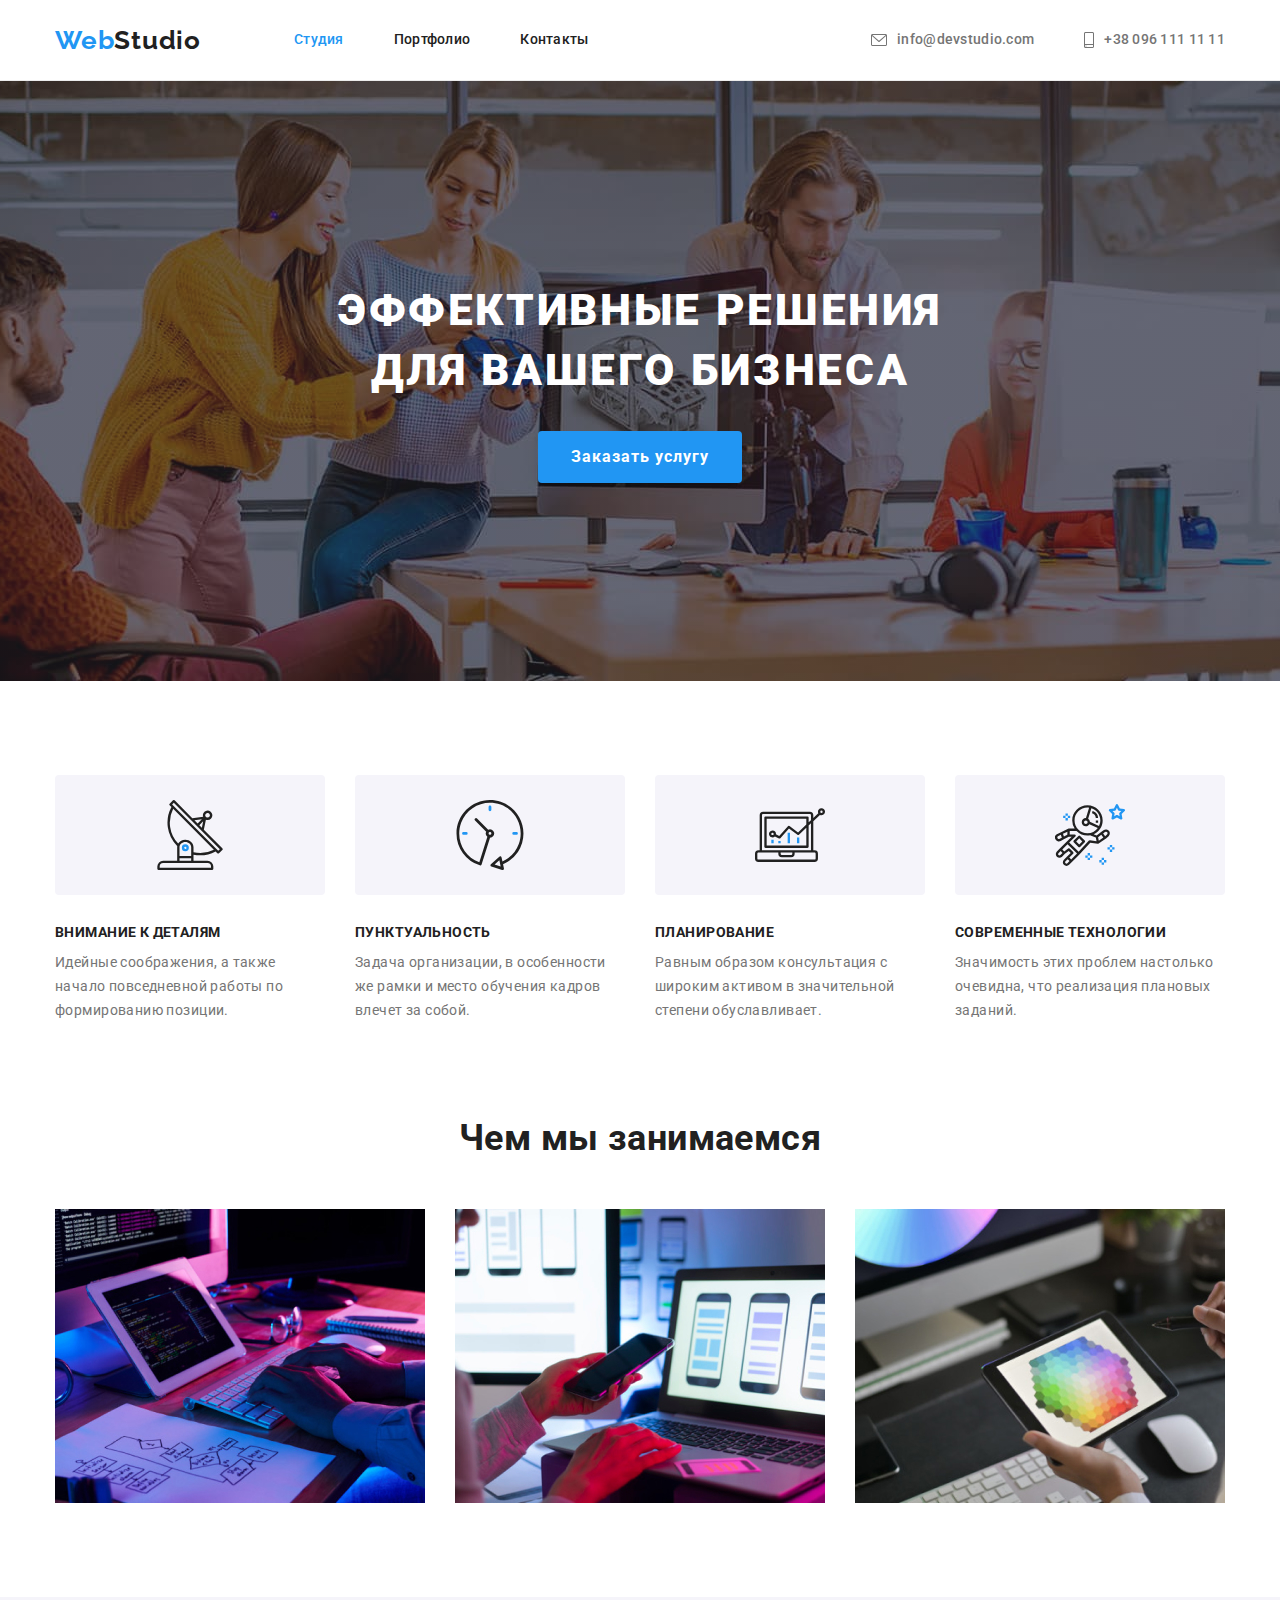
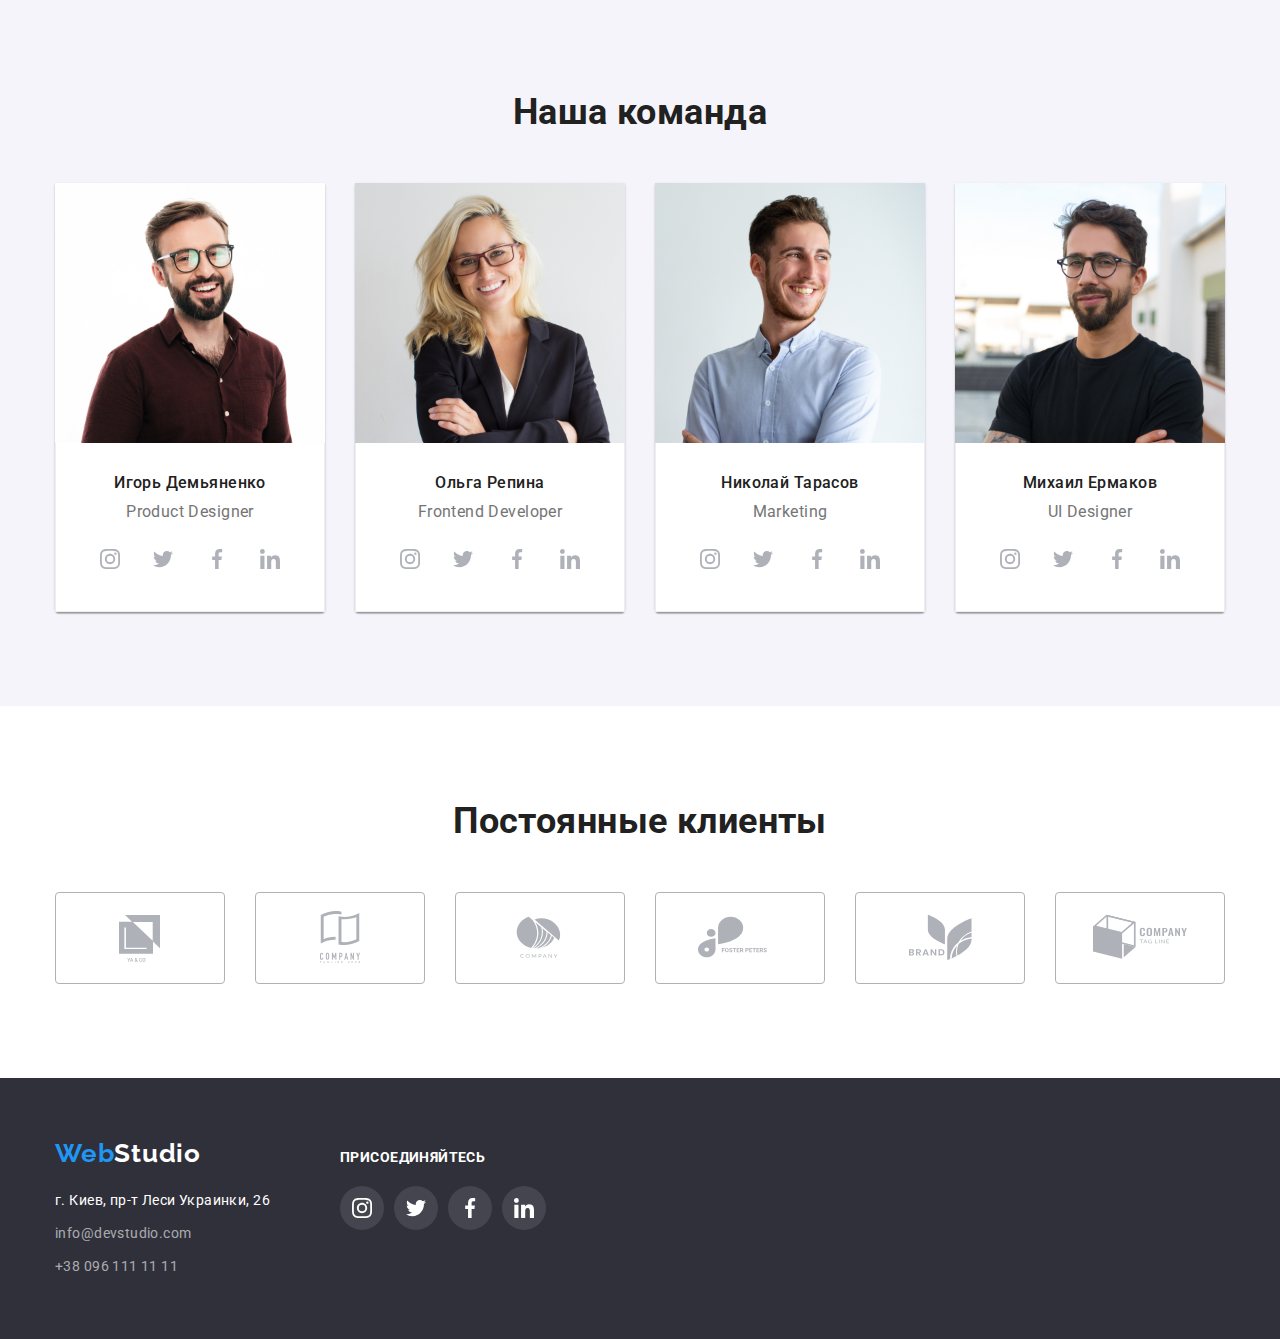
==== index.html @ 3686d3af "copy hm4" ====
<!DOCTYPE html>
<html lang="ru">

<head>
    <meta charset="UTF-8">
    <meta http-equiv="X-UA-Compatible" content="IE=edge">
    <meta name="viewport" content="width=device-width, initial-scale=1.0">
    <title>Студия</title>
    <link rel="preconnect" href="https://fonts.googleapis.com">
    <link rel="preconnect" href="https://fonts.gstatic.com" crossorigin>
    <link href="https://fonts.googleapis.com/css2?family=Raleway:wght@700&family=Roboto:wght@400;500;700;900&display=swap"
        rel="stylesheet">
    <link rel="stylesheet" href="https://cdnjs.cloudflare.com/ajax/libs/modern-normalize/1.1.0/modern-normalize.min.css">
    <link href="./css/styles.css" rel="stylesheet">    
</head>

<body>
    <header class="header-border">
        <div class="container flex">
            <nav class="site-nav flex">
            <a lang="en" class="logo" href="">Web<span class="logo-black">Studio</span></a>
            <ul class="list-item flex">
                <li class="item">
                    <a class="link current-page" href="./index.html">Студия</a>
                </li>
                <li class="item">
                    <a class="link" href="./portfolio.html">Портфолио</a>
                </li>
                <li class="item">
                    <a class="link" href="">Контакты</a>
                </li>
            </ul>
        </nav>
    
        <ul class="contacts-head list-item flex">
            <li class="item"><a class="link" href="mailto:info@devstudio.com">
                <svg class="icon-mail" width="16" height="12"><use href="./images/icons.svg#envelope"></use>
                </svg>
                info@devstudio.com</a>
            </li>
            <li class="item"><a class="link" href="tel:+380961111111">
                <svg class="icon-phone" width="10" height="16"><use href="./images/icons.svg#smartphone"></use>
            </svg>+38 096 111 11 11</a>
        </li>
        </ul>
    </div>
    </header>

    <main>
        <!-- Герой -->
        <section class="hero">
            <h1 class="hero-title">Эффективные решения <br />для вашего бизнеса</h1>
            <button type="button" class="hero-button">Заказать услугу</button>
        </section>

        <!-- Особенности -->
        <section class="spec-section">
            <div class="container">
            <ul class="list-item">
                <li class="item">
                    <div class="features"><svg class="logo" width="70" height="70"><use href="./images/icons.svg#antenna"></use></svg></div>
                    <h3 class="spec-title">Внимание к деталям</h3>
                    <p class="spec-text">Идейные соображения, а также начало повседневной работы по формированию позиции.</p>
                </li>
                <li class="item">
                    <div class="features"><svg class="logo" width="70" height="70"><use href="./images/icons.svg#clock"></use></svg></div>
                    <h3 class="spec-title">Пунктуальность</h3>
                    <p class="spec-text">Задача организации, в особенности же рамки и место обучения кадров влечет за собой.</p>
                </li>
                <li class="item">
                    <div class="features"><svg class="logo" width="70" height="70"><use href="./images/icons.svg#diagram"></use></svg></div>
                    <h3 class="spec-title">Планирование</h3>
                    <p class="spec-text">Равным образом консультация с широким активом в значительной степени обуславливает.</p>
                </li>
                <li class="item">
                    <div class="features"><svg class="logo" width="70" height="70"><use href="./images/icons.svg#astronaut"></use></svg></div>
                    <h3 class="spec-title">Современные технологии</h3>
                    <p class="spec-text">Значимость этих проблем настолько очевидна, что реализация плановых заданий.</p>
                </li>
            </ul>
        </div>

        </section>
        <!-- Чем мы занимаемся -->
        <section class="work-section">
            <div class="container">
            <h2 class="work-title">Чем мы занимаемся</h2>
            <ul class="list-item">
                <li> <img class="imgblock" src="./images/photo1.jpg" width="370" alt="Человек работает за клавиутурой перед экраном планшета
" /> </li>
                <li> <img class="imgblock" src="./images/photo2.jpg" width="370" alt="Человек держит в руке телефон перед рабочим местом с планшетом и комп'ютером
" /> </li>
                <li> <img class="imgblock" src="./images/photo3.jpg" width="370" alt="Человек держит в руках планшет, на экране планшета выведена цветовая палитка
" /> </li>
            </ul>
        </div>
        </section>
        <!-- Наша команда -->
        <section class="team-section">            
            <div class="container">
                <h2 class="team-title">Наша команда</h2>
            <ul class="list-item">
                <li class="item"> <img class="imgblock" src="./images/team1.jpg" width="270" alt="фото Игорь Демьяненко" />
                    <div class="content"> 
                    <h3 class="team-name">Игорь Демьяненко</h3>
                    <p lang="en" class="team-position">Product Designer</p>
                    <ul class="social-list list-item">
                        <li class="social-item"><a class="social-links" href="">
                            <svg class="social-icon" width="20" height="20">
                                <use href="./images/icons.svg#instagram"></use>
                            </svg></a>
                        </li>
                        <li class="social-item"><a class="social-links" href="">
                            <svg class="social-icon" width="20" height="20">
                                <use href="./images/icons.svg#twitter"></use>
                            </svg></a>
                        </li>
                        <li class="social-item"><a class="social-links" href="">
                            <svg class="social-icon" width="20" height="20">
                                <use href="./images/icons.svg#facebook"></use>
                            </svg></a>
                        </li>
                        <li class="social-item"><a class="social-links" href="">
                            <svg class="social-icon" width="20" height="20">
                                <use href="./images/icons.svg#linkedin"></use>
                            </svg></a>
                        </li>
                    </ul>
                    </div>
                </li>

                <li class="item"> <img class="imgblock" src="./images/team2.jpg" width="270" alt="фото Ольга Репина" />
                    <div class="content">
                    <h3 class="team-name">Ольга Репина</h3>
                    <p lang="en" class="team-position">Frontend Developer</p>
                    <ul class="social-list list-item">
                        <li class="social-item"><a class="social-links" href="">
                            <svg class="social-icon" width="20" height="20">
                                <use href="./images/icons.svg#instagram"></use>
                            </svg></a>
                        </li>
                        <li class="social-item"><a class="social-links" href="">
                            <svg class="social-icon" width="20" height="20">
                                <use href="./images/icons.svg#twitter"></use>
                            </svg></a>
                        </li>
                        <li class="social-item"><a class="social-links" href="">
                            <svg class="social-icon" width="20" height="20">
                                <use href="./images/icons.svg#facebook"></use>
                            </svg></a>
                        </li>
                        <li class="social-item"><a class="social-links" href="">
                            <svg class="social-icon" width="20" height="20">
                                <use href="./images/icons.svg#linkedin"></use>
                            </svg></a>
                        </li>
                    </ul>
                    </div>
                </li>

                <li class="item"> <img class="imgblock" src="./images/team3.jpg" width="270" alt="фото Николай Тарасов" />
                    <div class="content">
                    <h3 class="team-name">Николай Тарасов</h3>
                    <p lang="en" class="team-position">Marketing</p>
                        <ul class="social-list list-item">
                            <li class="social-item"><a class="social-links" href="">
                                <svg class="social-icon" width="20" height="20">
                                    <use href="./images/icons.svg#instagram"></use>
                                </svg></a>
                            </li>
                            <li class="social-item"><a class="social-links" href="">
                                <svg class="social-icon" width="20" height="20">
                                    <use href="./images/icons.svg#twitter"></use>
                                </svg></a>
                            </li>
                            <li class="social-item"><a class="social-links" href="">
                                <svg class="social-icon" width="20" height="20">
                                    <use href="./images/icons.svg#facebook"></use>
                                </svg></a>
                            </li>
                            <li class="social-item"><a class="social-links" href="">
                                <svg class="social-icon" width="20" height="20">
                                    <use href="./images/icons.svg#linkedin"></use>
                                </svg></a>
                            </li>
                        </ul>
                    </div>
                </li>

                <li class="item"> <img class="imgblock" src="./images/team4.jpg" width="270" alt="фото Михаил Ермаков" />
                    <div class="content">
                    <h3 class="team-name">Михаил Ермаков</h3>
                    <p lang="en" class="team-position">UI Designer</p>
                    <ul class="social-list list-item">
                        <li class="social-item"><a class="social-links" href="">
                            <svg class="social-icon" width="20" height="20">
                                <use href="./images/icons.svg#instagram"></use>
                            </svg></a>
                        </li>
                        <li class="social-item"><a class="social-links" href="">
                            <svg class="social-icon" width="20" height="20">
                                <use href="./images/icons.svg#twitter"></use>
                            </svg></a>
                        </li>
                        <li class="social-item"><a class="social-links" href="">
                            <svg class="social-icon" width="20" height="20">
                                <use href="./images/icons.svg#facebook"></use>
                            </svg></a>
                        </li>
                        <li class="social-item"><a class="social-links" href="">
                            <svg class="social-icon" width="20" height="20">
                                <use href="./images/icons.svg#linkedin"></use>
                            </svg></a>
                        </li>
                    </ul>
                    </div>
                </li>
            </ul>
            </div>
        </section>
        <!-- Постоянные клиенты -->
        <section class="clients-section">
            <div class="container">
                <h2 class="clients-title">Постоянные клиенты</h2>
                <ul class="list-item">
                <li class="item">
                    <a class="link" href=""><svg class="icon" width="106" height="60">
                        <use href="./images/icons.svg#Logo1"></use>
                        </svg></a>                        
                </li>
                <li class="item">
                    <a class="link" href=""><svg class="icon" width="106" height="60">
                        <use href="./images/icons.svg#Logo2"></use>
                        </svg></a>
                </li>
                <li class="item">
                    <a class="link" href=""><svg class="icon" width="106" height="60">
                        <use href="./images/icons.svg#Logo3"></use>
                        </svg></a>
                        </li>

                <li class="item">                    
                    <a class="link" href=""><svg class="icon" width="106" height="60">
                        <use href="./images/icons.svg#Logo4"></use>
                        </svg></a>
                    
                </li>
                <li class="item">
                    
                    <a class="link" href=""><svg class="icon" width="106" height="60">
                        <use href="./images/icons.svg#Logo5"></use>
                        </svg></a>                   
                </li>
                <li class="item">
                    
                    <a class="link" href=""><svg class="icon" width="106" height="60">
                        <use href="./images/icons.svg#Logo6"></use>
                        </svg></a>
                </li>          
            </ul>
            </div>
        </section>
    </main>

    <footer class="footer">
        <div class="container flex">
            <div><a lang="en" class="logo" href="">Web<span class="logo-white">Studio</span></a>
        <address class="address">            
            <p class="physical-address">г. Киев, пр-т Леси Украинки, 26</p>
            <ul class="list-item">
                <li class="item"><a class="link" href="mailto:info@devstudio.com">info@devstudio.com</a></li>
                <li class="item"><a class="link" href="tel:+380961111111">+38 096 111 11 11</a></li>
            </ul>
        </address>
            </div>
            <div class="join">
                <h3 class="title">Присоединяйтесь</h3>
                <ul class="join-list list-item">
                    <li class="join-item"><a class="join-links" href="">
                        <svg class="join-icon" width="20" height="20">
                            <use href="./images/icons.svg#instagram"></use>
                        </svg></a>
                    </li>
                    <li class="join-item"><a class="join-links" href="">
                        <svg class="join-icon" width="20" height="20">
                            <use href="./images/icons.svg#twitter"></use>
                        </svg></a>
                    </li>
                    <li class="join-item"><a class="join-links" href="">
                        <svg class="join-icon" width="20" height="20">
                            <use href="./images/icons.svg#facebook"></use>
                        </svg></a>
                    </li>
                    <li class="join-item"><a class="join-links" href="">
                        <svg class="join-icon" width="20" height="20">
                            <use href="./images/icons.svg#linkedin"></use>
                        </svg></a>
                    </li>
                </ul>
            </div>
        </div>
    </footer>

</body>

</html>
---- css/styles.css ----
:root {
    --black-text: #212121;
    --grey-text: #757575;
    --grey-text-footer: rgba(255, 255, 255, 0.6);
    --grey-icon-footer: rgba(255, 255, 255, 0.1);
    --dark-grey: #2F303A; /* background-color */
    --white-text: #FFFFFF;
    --blue: #2196F3;
    --border-header: #ECECEC;
    --border-portlofio: #EEEEEE;
    --grey-bcg: #F5F4FA;
    --hero-button-shadow: rgba(0, 0, 0, 0.15);
    --svg-grey: #AFB1B8;
}


body {
    font-family: 'Roboto', sans-serif;
    color: var(--grey-text);
    font-size: 14px;
    line-height: 1.71;
    letter-spacing: 0.03em;
}

/* .whitebcg {
    background-color: var(--body-bcg);
} */

.container {
    width: 1200px;
    margin: 0 auto;
    padding: 0px 15px;
}

.list-item {
    list-style-type: none;
    padding: 0px;
    margin: 0px;
}
/* Хедер (навигация и конктакты*/
.flex {
display: flex;
align-items: center;
}

.site-nav .list-item {
    margin-left: 93px;
}

.site-nav .item {
    margin-right: 50px;
}

.site-nav .item:last-child {
    margin-right: 0px;
}

.site-nav .link {
    color: var(--black-text);
    font-weight: 500;
    font-size: 14px;
    line-height: 1.14;
    letter-spacing: 0.02em;
    text-decoration: none;
    display: block;
    padding-top: 32px;
    padding-bottom: 32px;
}

.logo {
    font-family: 'Raleway';
    font-weight: 700;
    font-size: 26px;
    line-height: 1.19;
    letter-spacing: 0.03em;
    font-style: normal;
    color: var(--blue);
    text-decoration: none;
}

.logo-black {
    color: var(--black-text);
}

.logo-white {
    color: var(--white-text);
}

.contacts-head.list-item {
    margin-left: auto;    
}

.contacts-head .link {
    color: var(--grey-text);
    font-weight: 500;
    font-size: 14px;
    line-height: 1.14;
    letter-spacing: 0.02em;
    text-decoration: none;
    padding-top: 32px;
    padding-bottom: 32px;
    display: flex;
    align-items: center;
}

.icon-mail,
.icon-phone {
    fill: currentColor;
    margin-right: 10px;      
}


.contacts-head .item + .item {
    margin-left: 50px;
}


.link.current-page {
    color: var(--blue);
}

.header-border {
    border-bottom: 1px solid var(--border-header);
}

/* Мейн */

/* Хироу секция */

.hero {
     /* background-color: var(--dark-grey);  */
    text-align: center;
    margin: 0 auto;
    padding: 200px 0px;
    max-width: 1600px;
    height: 600px;

    background-image: linear-gradient(to right, rgba(47, 48, 58, 0.4), rgba(47, 48, 58, 0.4)),
    url(../images/hero.jpg);
    background-repeat: no-repeat;
    background-position: center;
}

.hero-title {
    font-weight: 900;
    font-size: 44px;
    line-height: 1.36;
    letter-spacing: 0.06em;
    text-transform: uppercase;
    color: var(--white-text);
    margin: 0 0 30px;
}

.hero-button {
    text-decoration: none;
    font-family: inherit;
    font-weight: 700;
    font-size: 16px;
    line-height: 1.88; 
    text-align: center;
    letter-spacing: 0.06em;
    color: var(--white-text);
    background-color: var(--blue);
    border: 1px solid transparent;
    border-radius: 4px; 
    padding: 10px 32px;
    box-shadow: 0px 4px 4px var(--hero-button-shadow);   
}

/* Особенности */
.spec-section {
    padding: 94px 0 47px;
}

.features {
    height: 120px;
    display: flex;
    align-items: center;
    justify-content: center;
    background-color: var(--grey-bcg);
    border-radius: 4px;
    margin-bottom: 30px;
}

.spec-title {    
    font-size: 14px;
    line-height: 1.14;
    text-transform: uppercase;
    color: var(--black-text);
}

.spec-section .list-item {
    display: flex;
}

.spec-section .item {
    width: 270px;
    margin-right: 30px;
}
.spec-section .item:last-child {
    margin-right: 0;
}


.spec-title {
    margin: 0px 0px 10px;
}
.spec-text {
    margin: 0px;
}

/* Чем мы занимаемся и наша команда*/
.work-section {
    padding: 47px 0 94px;
}

.team-section {
    padding: 94px 0 94px;
    background-color: var(--grey-bcg);
}

.team-section .content {
    padding: 30px 32px;
}

.work-section .list-item {
    display: flex;
    justify-content: space-between;
}

.imgblock {
    display: block;
}

.work-title,
.team-title,
.clients-title {
    font-size: 36px;
    line-height: 1.17;
    text-align: center;
    color: var(--black-text);
    margin: 0px 0px 50px;
}

.team-name {
    font-weight: 500;
    font-size: 16px;
    line-height: 1.19;
    color: var(--black-text);
    margin: 0 0 10px;
}

.team-position {
    font-size: 16px;
    line-height: 1.19;
    margin: 0 0 16px;
}

.team-section .list-item {
    display: flex;
    justify-content: space-between;
}

.team-section .item {
    text-align: center;
    background: var(--white-text);
    box-shadow: 0px 1px 3px rgba(0, 0, 0, 0.12), 0px 1px 1px rgba(0, 0, 0, 0.14), 0px 2px 1px rgba(0, 0, 0, 0.2);
    border-radius: 0px 0px 4px 4px;
}

.social-list {
    display: flex;    
}

.social-item {  
    padding: 0;
    width: 44px;
    height: 44px;
    border-radius: 50%;
    color: var(--svg-grey);
}

.social-links {
    display: block;
    width: 44px;
    height: 44px;
    text-decoration: none;
    color: currentColor;
    padding: 12px 12px 6px 12px;
    border-radius: 50%;
}

.social-item:hover,
.social-item:focus {
    background-color: var(--blue);
    color: var(--white-text);
}

.social-icon {
    fill: currentColor;
}

/* Постоянные клиенты */

.clients-section {
    padding: 94px 0;
}

.clients-section .list-item {
    display: flex;
    justify-content: center;
    align-items: center;
}

.clients-section .link {
    display: flex;
    justify-content: center;
    align-items: center;
    width: 170px;
    height: 92px;
    border: 1px solid var(--svg-grey);
    border-radius: 4px;
    color: var(--svg-grey);
}

.clients-section .icon {
    fill: currentColor;
}

.clients-section .link:hover,
.clients-section .link:focus {
    border: 1px solid var(--blue);
    color: var(--blue);
}



.clients-section .item {
    margin-right: 30px;
}

.clients-section .item:last-child {
    margin-right: 0px;
}



/* Футтер */

.footer {
    background-color: var(--dark-grey);
    padding-top: 60px;
    padding-bottom: 60px;
}

.footer .logo {
    display: inline-block;
    margin-bottom: 20px;
}


.address {
    font-style: normal;
}

.physical-address {
    display: inline-block;
    color: var(--white-text);
    margin: 0 0 9px;
}

.footer .list-item .item:first-child {
    margin-bottom: 9px;
}

.footer .link {
    color: var(--grey-text-footer);    
    text-decoration: none;    
}

.link:hover, 
.link:focus {
    color: var(--blue);
}


/* Блок присоединяйтесь */

.footer .flex {
    align-items: baseline;
}

.join {
    margin-left: 70px;
    width: 206px;
}

.join .title {
    font-size: 14px;
    line-height: 1.14;
    text-transform: uppercase;
    color: var(--white-text);
    margin: 0 0 20px;
}

.join-list {
    padding: 0;
    display: flex;
    justify-content: space-between;
}

.join-item {  
    padding: 0;
    width: 44px;
    height: 44px;
    border-radius: 50%;
    background-color: var(--grey-icon-footer);
}

.join-links {
    display: block;
    width: 44px;
    height: 44px;
    text-decoration: none;
    padding: 12px 12px 6px 12px;
    border-radius: 50%;
}

.join-item:hover,
.join-item:focus {
    background-color: var(--blue);
}

.join-icon {
    fill: var(--white-text);
}

/* Портфолио */

.portfolio {
    padding: 94px 0;
}

.portfolio .title {
    font-size: 18px;
    line-height: 2;
    letter-spacing: 0.06em;
    color: var(--black-text);
    margin: 0px 0px 4px;
}

.portfolio .text {
    font-size: 16px;
    line-height: 1.88;
    margin: 0px;    
}

.filter-list {
    list-style-type: none;
    display: flex;
    justify-content: center;
    padding: 0;
    margin: 0px 0px 50px;
}

.filter-list .item:not(:last-child) {
    margin-right: 8px;
}

.portfolio .button {
    color: var(--black-text);
    font-weight: 500;
    font-size: 16px;
    line-height: 1.62;
    text-align: center;
    cursor: pointer;
    font-family: inherit;
    background-color: var(--grey-bcg);
    border: 1px solid transparent;
    border-radius: 4px;
    padding: 6px 22px;
}

.portfolio .button:hover,
.portfolio .button:focus {
    color: var(--white-text);
    background-color: var(--blue);
    box-shadow: 0px 3px 1px rgba(0, 0, 0, 0.1), 0px 1px 2px rgba(0, 0, 0, 0.08), 0px 2px 2px rgba(0, 0, 0, 0.12);
}

.portfolio .list-item {
    display: flex;
    flex-wrap: wrap;
}

.portfolio .list-item .item {
    width: calc((100% - 60px) / 3);
    margin-right: 30px;
    margin-bottom: 30px;    
}

.portfolio .list-item .item:nth-child(3n) {
    margin-right: 0px;
}

.portfolio .list-item .item:nth-last-child(-n + 3) {
    margin-bottom: 0px;
}

.item-link {
    display: block;
    text-decoration: none;
    color: inherit;    
}

.item-link:hover,
.item-link:focus {
    box-shadow: 0px 1px 1px rgba(0, 0, 0, 0.12), 0px 4px 4px rgba(0, 0, 0, 0.06), 1px 4px 6px rgba(0, 0, 0, 0.16);
}

.content {
    padding: 20px 24px;
    border-bottom: 1px solid var(--border-portlofio);
    border-right: 1px solid var(--border-portlofio);
    border-left: 1px solid var(--border-portlofio);
}
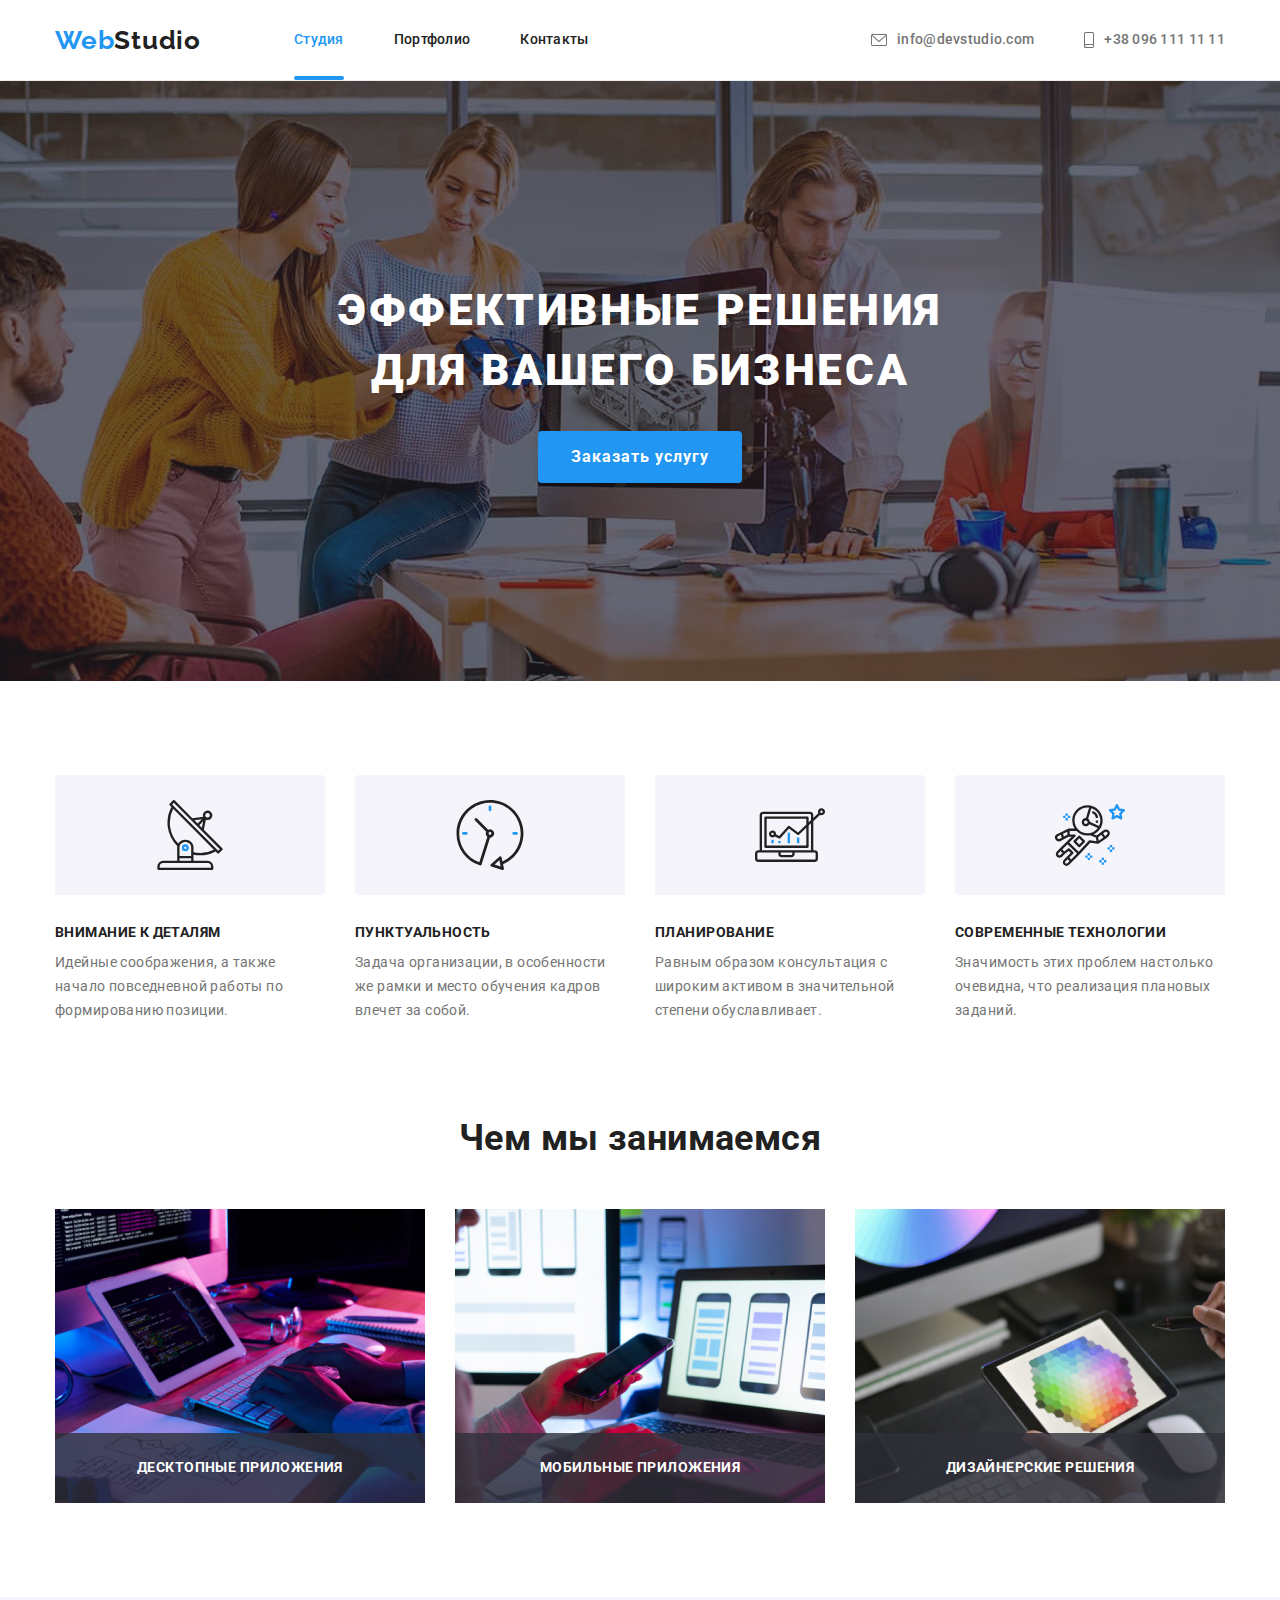
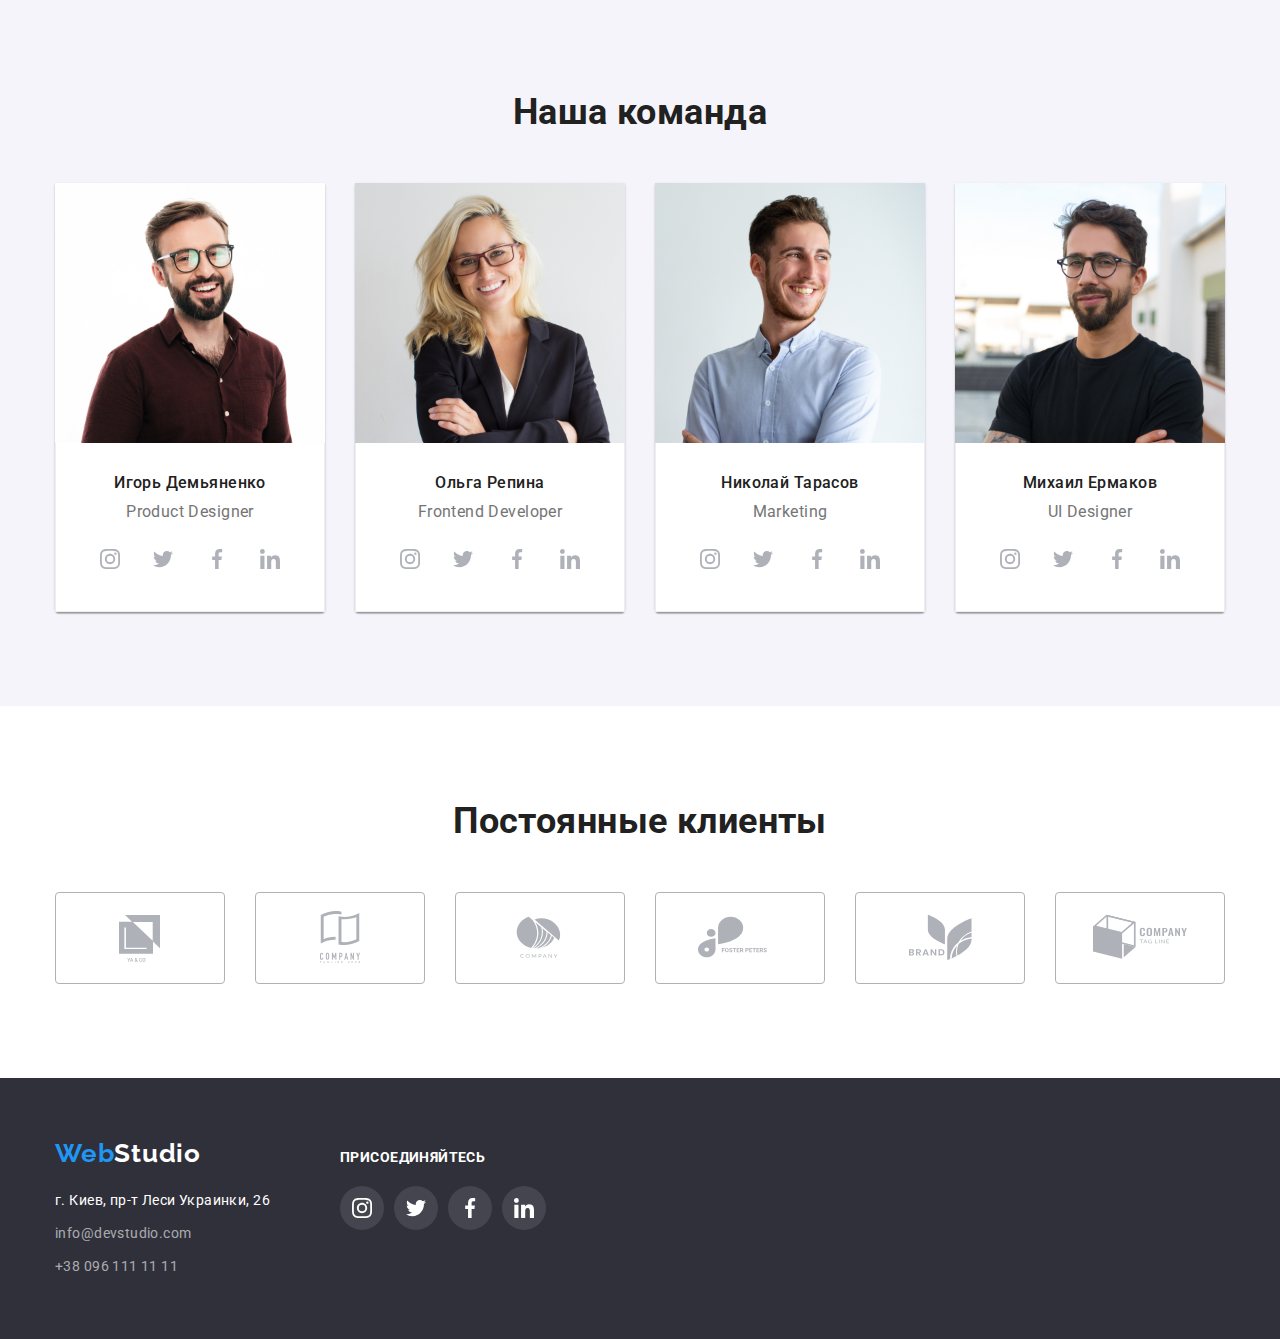
==== commit d614188c: "выполненная дз5" ====
--- a/index.html
+++ b/index.html
@@ -50,7 +50,7 @@
         <!-- Герой -->
         <section class="hero">
             <h1 class="hero-title">Эффективные решения <br />для вашего бизнеса</h1>
-            <button type="button" class="hero-button">Заказать услугу</button>
+            <button type="button" class="hero-button" data-modal-open>Заказать услугу</button>
         </section>
 
         <!-- Особенности -->
@@ -86,12 +86,18 @@
             <div class="container">
             <h2 class="work-title">Чем мы занимаемся</h2>
             <ul class="list-item">
-                <li> <img class="imgblock" src="./images/photo1.jpg" width="370" alt="Человек работает за клавиутурой перед экраном планшета
-" /> </li>
-                <li> <img class="imgblock" src="./images/photo2.jpg" width="370" alt="Человек держит в руке телефон перед рабочим местом с планшетом и комп'ютером
-" /> </li>
-                <li> <img class="imgblock" src="./images/photo3.jpg" width="370" alt="Человек держит в руках планшет, на экране планшета выведена цветовая палитка
-" /> </li>
+                <li class="item"> 
+                    <img class="imgblock" src="./images/photo1.jpg" width="370" alt="Человек работает за клавиутурой перед экраном планшета" /> 
+                <h3 class="description">Десктопные приложения</h3>
+                </li>
+                <li class="item">
+                    <img class="imgblock" src="./images/photo2.jpg" width="370" alt="Человек держит в руке телефон перед рабочим местом с планшетом и комп'ютером"/> 
+                <h3 class="description">Мобильные приложения</h3>
+                </li>
+                <li class="item"> 
+                    <img class="imgblock" src="./images/photo3.jpg" width="370" alt="Человек держит в руках планшет, на экране планшета выведена цветовая палитка"/> 
+                <h3 class="description">Дизайнерские решения</h3>
+                </li>
             </ul>
         </div>
         </section>
@@ -260,6 +266,14 @@
             </ul>
             </div>
         </section>
+        <!-- Бекдроп + модальное окно -->
+        <div class="backdrop is-hidden" data-modal>
+            <div class="modal">
+                <button type="button" class="exit-modal-btn" data-modal-close> &#10060;
+                </button>
+            </div>
+        </div>
+
     </main>
 
     <footer class="footer">
@@ -300,6 +314,8 @@
             </div>
         </div>
     </footer>
+    
+    <script src="./js/modal.js"></script>
 
 </body>
 
--- a/css/styles.css
+++ b/css/styles.css
@@ -3,6 +3,8 @@
     --grey-text: #757575;
     --grey-text-footer: rgba(255, 255, 255, 0.6);
     --grey-icon-footer: rgba(255, 255, 255, 0.1);
+    --our-works-grey: rgba(47, 48, 58, 0.8);
+    --modal-overlay: rgba(0, 0, 0, 0.2);
     --dark-grey: #2F303A; /* background-color */
     --white-text: #FFFFFF;
     --blue: #2196F3;
@@ -11,6 +13,8 @@
     --grey-bcg: #F5F4FA;
     --hero-button-shadow: rgba(0, 0, 0, 0.15);
     --svg-grey: #AFB1B8;
+    --cubic: cubic-bezier(0.4, 0, 0.2, 1);
+    --portfolio-overlay: rgba(33, 150, 243, 0.9);
 }
 
 
@@ -21,10 +25,6 @@
     line-height: 1.71;
     letter-spacing: 0.03em;
 }
-
-/* .whitebcg {
-    background-color: var(--body-bcg);
-} */
 
 .container {
     width: 1200px;
@@ -116,7 +116,19 @@
 
 
 .link.current-page {
+    position: relative;
     color: var(--blue);
+}
+
+.link.current-page::after {
+    position: absolute;
+    left: 0;
+    bottom: 0;
+    content: "";
+    width: 100%;
+    height: 4px;
+    border-radius: 2px;
+    background-color: var(--blue);    
 }
 
 .header-border {
@@ -164,8 +176,71 @@
     border: 1px solid transparent;
     border-radius: 4px; 
     padding: 10px 32px;
-    box-shadow: 0px 4px 4px var(--hero-button-shadow);   
-}
+    box-shadow: 0px 4px 4px var(--hero-button-shadow);  
+    cursor: pointer; 
+}
+
+/* Бекдроп и модальное окно */
+
+.backdrop {
+    position: fixed;
+    top: 0;
+    left: 0;
+
+    width: 100%;
+    height: 100%;
+
+    background-color: var(--modal-overlay);
+    opacity: 1;
+    transition: opacity 250ms var(--cubic);
+}
+
+.backdrop.is-hidden {
+    opacity: 0;
+    visibility: hidden;
+    pointer-events: none;
+}
+
+.backdrop.is-hidden .modal {
+    transform: translate(-50%, -50%) scale(0.8);
+}
+
+.modal {
+    position: absolute;
+    top: 50%;
+    left: 50%;
+
+    width: 528px;
+    height: 581px;
+    
+    background-color: var(--white-text);
+    box-shadow: 0px 1px 3px rgba(0, 0, 0, 0.12), 0px 1px 1px rgba(0, 0, 0, 0.14), 0px 2px 1px rgba(0, 0, 0, 0.2);
+    border-radius: 4px;
+
+    transform: translate(-50%, -50%) scale(1);
+    transition: transform 250ms var(--cubic);
+}
+
+.exit-modal-btn {
+    position: absolute;
+    top: 8px;
+    right: 8px;
+
+    width: 30px;
+    height: 30px;
+    padding: 0;
+    border-radius: 50%;
+    display: flex;
+    justify-content: center;
+    align-items: center;
+
+    font-size: 13px;
+    border: 1px solid rgba(0, 0, 0, 0.1);
+    background-color: var(--white-text);
+
+    cursor: pointer;
+}
+
 
 /* Особенности */
 .spec-section {
@@ -231,6 +306,31 @@
 .imgblock {
     display: block;
 }
+
+.work-section .item {
+    position: relative;
+}
+
+.work-section .description {
+    position: absolute;
+    bottom: 0;
+    left: 0;
+    width: 100%;
+    height: 70px;
+    margin: 0;
+
+    display: flex;
+    justify-content: center;
+    align-items: center;
+    
+    font-size: 14px;
+    line-height: 1.14;
+    text-transform: uppercase;
+
+    color: var(--white-text);
+    background-color: var(--our-works-grey);
+}
+
 
 .work-title,
 .team-title,
@@ -278,6 +378,9 @@
     height: 44px;
     border-radius: 50%;
     color: var(--svg-grey);
+
+    transition: color 250ms var(--cubic),
+    background-color 250ms var(--cubic);
 }
 
 .social-links {
@@ -321,6 +424,8 @@
     border: 1px solid var(--svg-grey);
     border-radius: 4px;
     color: var(--svg-grey);
+    transition: color 250ms var(--cubic),
+    border 250ms var(--cubic);
 }
 
 .clients-section .icon {
@@ -375,7 +480,9 @@
 
 .footer .link {
     color: var(--grey-text-footer);    
-    text-decoration: none;    
+    text-decoration: none;
+    
+    transition: color 250ms var(--cubic);
 }
 
 .link:hover, 
@@ -415,6 +522,8 @@
     height: 44px;
     border-radius: 50%;
     background-color: var(--grey-icon-footer);
+
+    transition: background-color 250ms var(--cubic);
 }
 
 .join-links {
@@ -479,6 +588,10 @@
     border: 1px solid transparent;
     border-radius: 4px;
     padding: 6px 22px;
+
+    transition: box-shadow 250ms var(--cubic), 
+    color 250ms var(--cubic), 
+    background-color 250ms var(--cubic);
 }
 
 .portfolio .button:hover,
@@ -510,17 +623,49 @@
 .item-link {
     display: block;
     text-decoration: none;
-    color: inherit;    
+    color: inherit;
+    
+    transition: box-shadow 250ms var(--cubic);    
 }
 
 .item-link:hover,
 .item-link:focus {
     box-shadow: 0px 1px 1px rgba(0, 0, 0, 0.12), 0px 4px 4px rgba(0, 0, 0, 0.06), 1px 4px 6px rgba(0, 0, 0, 0.16);
 }
-
 .content {
     padding: 20px 24px;
     border-bottom: 1px solid var(--border-portlofio);
     border-right: 1px solid var(--border-portlofio);
     border-left: 1px solid var(--border-portlofio);
 }
+
+.relative {
+    position: relative;
+    overflow: hidden;
+}
+
+.portfolio-overlay {
+    position: absolute;
+    bottom: 0;
+    width: 100%;
+    height: 100%;
+
+    display: flex;
+    justify-content: center;
+    align-items: center;
+    padding: 63px 24px;
+    margin: 0;
+    
+    font-size: 18px;
+    line-height: 1.56;
+    color: var(--white-text);
+    background-color: var(--portfolio-overlay);
+
+    transform: translateY(100%);
+    transition: transform 250ms var(--cubic);
+}
+
+.item-link:hover .portfolio-overlay,
+.item-link:focus .portfolio-overlay {
+    transform: translateY(0);
+}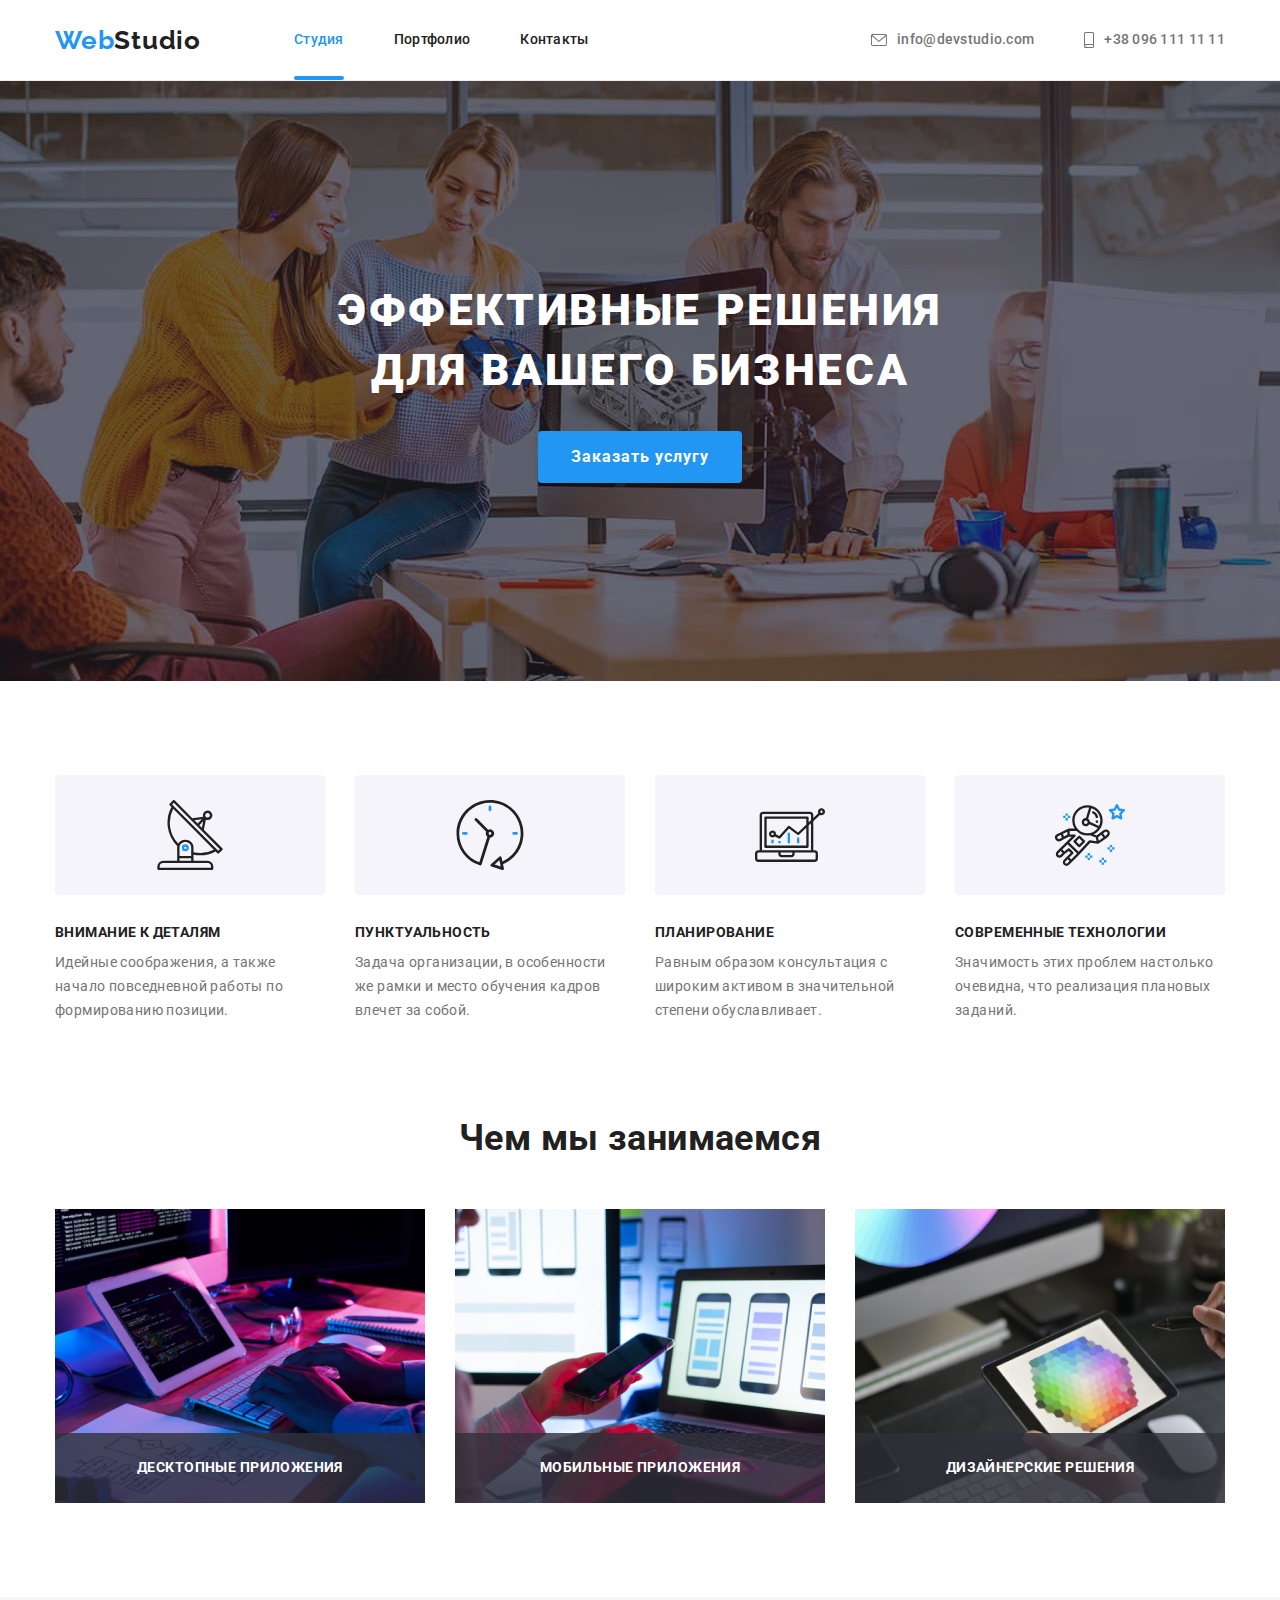
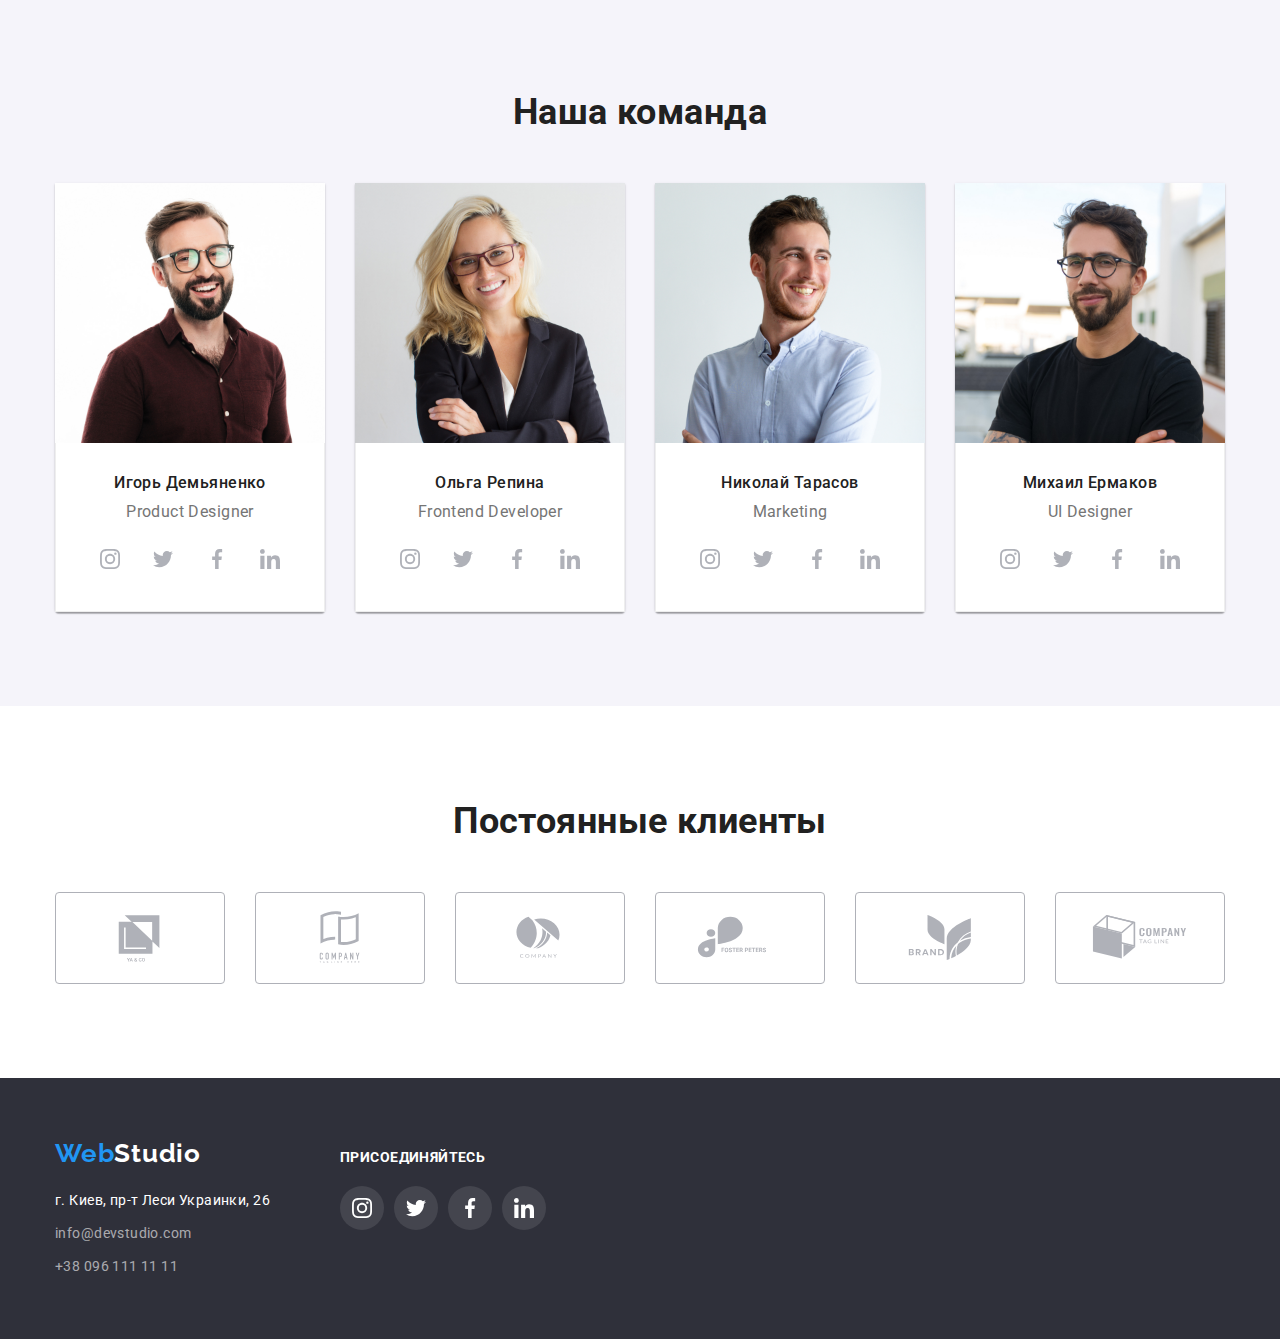
==== commit e62a79b5: "hotfix" ====
--- a/index.html
+++ b/index.html
@@ -34,12 +34,12 @@
     
         <ul class="contacts-head list-item flex">
             <li class="item"><a class="link" href="mailto:info@devstudio.com">
-                <svg class="icon-mail" width="16" height="12"><use href="./images/icons.svg#envelope"></use>
+                <svg class="icon-mail" width="16" height="12"><use href="./images/icons.svg#icon-envelope"></use>
                 </svg>
                 info@devstudio.com</a>
             </li>
             <li class="item"><a class="link" href="tel:+380961111111">
-                <svg class="icon-phone" width="10" height="16"><use href="./images/icons.svg#smartphone"></use>
+                <svg class="icon-phone" width="10" height="16"><use href="./images/icons.svg#icon-smartphone"></use>
             </svg>+38 096 111 11 11</a>
         </li>
         </ul>
@@ -58,22 +58,22 @@
             <div class="container">
             <ul class="list-item">
                 <li class="item">
-                    <div class="features"><svg class="logo" width="70" height="70"><use href="./images/icons.svg#antenna"></use></svg></div>
+                    <div class="features"><svg class="logo" width="70" height="70"><use href="./images/icons.svg#icon-antenna"></use></svg></div>
                     <h3 class="spec-title">Внимание к деталям</h3>
                     <p class="spec-text">Идейные соображения, а также начало повседневной работы по формированию позиции.</p>
                 </li>
                 <li class="item">
-                    <div class="features"><svg class="logo" width="70" height="70"><use href="./images/icons.svg#clock"></use></svg></div>
+                    <div class="features"><svg class="logo" width="70" height="70"><use href="./images/icons.svg#icon-clock"></use></svg></div>
                     <h3 class="spec-title">Пунктуальность</h3>
                     <p class="spec-text">Задача организации, в особенности же рамки и место обучения кадров влечет за собой.</p>
                 </li>
                 <li class="item">
-                    <div class="features"><svg class="logo" width="70" height="70"><use href="./images/icons.svg#diagram"></use></svg></div>
+                    <div class="features"><svg class="logo" width="70" height="70"><use href="./images/icons.svg#icon-diagram"></use></svg></div>
                     <h3 class="spec-title">Планирование</h3>
                     <p class="spec-text">Равным образом консультация с широким активом в значительной степени обуславливает.</p>
                 </li>
                 <li class="item">
-                    <div class="features"><svg class="logo" width="70" height="70"><use href="./images/icons.svg#astronaut"></use></svg></div>
+                    <div class="features"><svg class="logo" width="70" height="70"><use href="./images/icons.svg#icon-astronaut"></use></svg></div>
                     <h3 class="spec-title">Современные технологии</h3>
                     <p class="spec-text">Значимость этих проблем настолько очевидна, что реализация плановых заданий.</p>
                 </li>
@@ -113,22 +113,22 @@
                     <ul class="social-list list-item">
                         <li class="social-item"><a class="social-links" href="">
                             <svg class="social-icon" width="20" height="20">
-                                <use href="./images/icons.svg#instagram"></use>
-                            </svg></a>
-                        </li>
-                        <li class="social-item"><a class="social-links" href="">
-                            <svg class="social-icon" width="20" height="20">
-                                <use href="./images/icons.svg#twitter"></use>
-                            </svg></a>
-                        </li>
-                        <li class="social-item"><a class="social-links" href="">
-                            <svg class="social-icon" width="20" height="20">
-                                <use href="./images/icons.svg#facebook"></use>
-                            </svg></a>
-                        </li>
-                        <li class="social-item"><a class="social-links" href="">
-                            <svg class="social-icon" width="20" height="20">
-                                <use href="./images/icons.svg#linkedin"></use>
+                                <use href="./images/icons.svg#icon-instagram"></use>
+                            </svg></a>
+                        </li>
+                        <li class="social-item"><a class="social-links" href="">
+                            <svg class="social-icon" width="20" height="20">
+                                <use href="./images/icons.svg#icon-twitter"></use>
+                            </svg></a>
+                        </li>
+                        <li class="social-item"><a class="social-links" href="">
+                            <svg class="social-icon" width="20" height="20">
+                                <use href="./images/icons.svg#icon-facebook"></use>
+                            </svg></a>
+                        </li>
+                        <li class="social-item"><a class="social-links" href="">
+                            <svg class="social-icon" width="20" height="20">
+                                <use href="./images/icons.svg#icon-linkedin"></use>
                             </svg></a>
                         </li>
                     </ul>
@@ -142,22 +142,22 @@
                     <ul class="social-list list-item">
                         <li class="social-item"><a class="social-links" href="">
                             <svg class="social-icon" width="20" height="20">
-                                <use href="./images/icons.svg#instagram"></use>
-                            </svg></a>
-                        </li>
-                        <li class="social-item"><a class="social-links" href="">
-                            <svg class="social-icon" width="20" height="20">
-                                <use href="./images/icons.svg#twitter"></use>
-                            </svg></a>
-                        </li>
-                        <li class="social-item"><a class="social-links" href="">
-                            <svg class="social-icon" width="20" height="20">
-                                <use href="./images/icons.svg#facebook"></use>
-                            </svg></a>
-                        </li>
-                        <li class="social-item"><a class="social-links" href="">
-                            <svg class="social-icon" width="20" height="20">
-                                <use href="./images/icons.svg#linkedin"></use>
+                                <use href="./images/icons.svg#icon-instagram"></use>
+                            </svg></a>
+                        </li>
+                        <li class="social-item"><a class="social-links" href="">
+                            <svg class="social-icon" width="20" height="20">
+                                <use href="./images/icons.svg#icon-twitter"></use>
+                            </svg></a>
+                        </li>
+                        <li class="social-item"><a class="social-links" href="">
+                            <svg class="social-icon" width="20" height="20">
+                                <use href="./images/icons.svg#icon-facebook"></use>
+                            </svg></a>
+                        </li>
+                        <li class="social-item"><a class="social-links" href="">
+                            <svg class="social-icon" width="20" height="20">
+                                <use href="./images/icons.svg#icon-linkedin"></use>
                             </svg></a>
                         </li>
                     </ul>
@@ -171,22 +171,22 @@
                         <ul class="social-list list-item">
                             <li class="social-item"><a class="social-links" href="">
                                 <svg class="social-icon" width="20" height="20">
-                                    <use href="./images/icons.svg#instagram"></use>
+                                    <use href="./images/icons.svg#icon-instagram"></use>
                                 </svg></a>
                             </li>
                             <li class="social-item"><a class="social-links" href="">
                                 <svg class="social-icon" width="20" height="20">
-                                    <use href="./images/icons.svg#twitter"></use>
+                                    <use href="./images/icons.svg#icon-twitter"></use>
                                 </svg></a>
                             </li>
                             <li class="social-item"><a class="social-links" href="">
                                 <svg class="social-icon" width="20" height="20">
-                                    <use href="./images/icons.svg#facebook"></use>
+                                    <use href="./images/icons.svg#icon-facebook"></use>
                                 </svg></a>
                             </li>
                             <li class="social-item"><a class="social-links" href="">
                                 <svg class="social-icon" width="20" height="20">
-                                    <use href="./images/icons.svg#linkedin"></use>
+                                    <use href="./images/icons.svg#icon-linkedin"></use>
                                 </svg></a>
                             </li>
                         </ul>
@@ -200,22 +200,22 @@
                     <ul class="social-list list-item">
                         <li class="social-item"><a class="social-links" href="">
                             <svg class="social-icon" width="20" height="20">
-                                <use href="./images/icons.svg#instagram"></use>
-                            </svg></a>
-                        </li>
-                        <li class="social-item"><a class="social-links" href="">
-                            <svg class="social-icon" width="20" height="20">
-                                <use href="./images/icons.svg#twitter"></use>
-                            </svg></a>
-                        </li>
-                        <li class="social-item"><a class="social-links" href="">
-                            <svg class="social-icon" width="20" height="20">
-                                <use href="./images/icons.svg#facebook"></use>
-                            </svg></a>
-                        </li>
-                        <li class="social-item"><a class="social-links" href="">
-                            <svg class="social-icon" width="20" height="20">
-                                <use href="./images/icons.svg#linkedin"></use>
+                                <use href="./images/icons.svg#icon-instagram"></use>
+                            </svg></a>
+                        </li>
+                        <li class="social-item"><a class="social-links" href="">
+                            <svg class="social-icon" width="20" height="20">
+                                <use href="./images/icons.svg#icon-twitter"></use>
+                            </svg></a>
+                        </li>
+                        <li class="social-item"><a class="social-links" href="">
+                            <svg class="social-icon" width="20" height="20">
+                                <use href="./images/icons.svg#icon-facebook"></use>
+                            </svg></a>
+                        </li>
+                        <li class="social-item"><a class="social-links" href="">
+                            <svg class="social-icon" width="20" height="20">
+                                <use href="./images/icons.svg#icon-linkedin"></use>
                             </svg></a>
                         </li>
                     </ul>
@@ -231,36 +231,35 @@
                 <ul class="list-item">
                 <li class="item">
                     <a class="link" href=""><svg class="icon" width="106" height="60">
-                        <use href="./images/icons.svg#Logo1"></use>
+                        <use href="./images/icons.svg#icon-logo1"></use>
                         </svg></a>                        
                 </li>
                 <li class="item">
                     <a class="link" href=""><svg class="icon" width="106" height="60">
-                        <use href="./images/icons.svg#Logo2"></use>
-                        </svg></a>
-                </li>
-                <li class="item">
-                    <a class="link" href=""><svg class="icon" width="106" height="60">
-                        <use href="./images/icons.svg#Logo3"></use>
+                        <use href="./images/icons.svg#icon-logo2"></use>
+                        </svg></a>
+                </li>
+                <li class="item">
+                    <a class="link" href=""><svg class="icon" width="106" height="60">
+                        <use href="./images/icons.svg#icon-logo3"></use>
                         </svg></a>
                         </li>
 
                 <li class="item">                    
                     <a class="link" href=""><svg class="icon" width="106" height="60">
-                        <use href="./images/icons.svg#Logo4"></use>
+                        <use href="./images/icons.svg#icon-logo4"></use>
                         </svg></a>
                     
                 </li>
                 <li class="item">
                     
                     <a class="link" href=""><svg class="icon" width="106" height="60">
-                        <use href="./images/icons.svg#Logo5"></use>
+                        <use href="./images/icons.svg#icon-logo5"></use>
                         </svg></a>                   
                 </li>
                 <li class="item">
-                    
-                    <a class="link" href=""><svg class="icon" width="106" height="60">
-                        <use href="./images/icons.svg#Logo6"></use>
+                        <a class="link" href=""><svg class="icon" width="106" height="60">
+                        <use href="./images/icons.svg#icon-logo6"></use>
                         </svg></a>
                 </li>          
             </ul>
@@ -269,7 +268,7 @@
         <!-- Бекдроп + модальное окно -->
         <div class="backdrop is-hidden" data-modal>
             <div class="modal">
-                <button type="button" class="exit-modal-btn" data-modal-close> &#10060;
+                <button type="button" class="exit-modal-btn" data-modal-close><svg height="18" width="18"><use href="./images/icons.svg#icon-close-modal"></use></svg>
                 </button>
             </div>
         </div>
@@ -292,29 +291,28 @@
                 <ul class="join-list list-item">
                     <li class="join-item"><a class="join-links" href="">
                         <svg class="join-icon" width="20" height="20">
-                            <use href="./images/icons.svg#instagram"></use>
+                            <use href="./images/icons.svg#icon-instagram"></use>
                         </svg></a>
                     </li>
                     <li class="join-item"><a class="join-links" href="">
                         <svg class="join-icon" width="20" height="20">
-                            <use href="./images/icons.svg#twitter"></use>
+                            <use href="./images/icons.svg#icon-twitter"></use>
                         </svg></a>
                     </li>
                     <li class="join-item"><a class="join-links" href="">
                         <svg class="join-icon" width="20" height="20">
-                            <use href="./images/icons.svg#facebook"></use>
+                            <use href="./images/icons.svg#icon-facebook"></use>
                         </svg></a>
                     </li>
                     <li class="join-item"><a class="join-links" href="">
                         <svg class="join-icon" width="20" height="20">
-                            <use href="./images/icons.svg#linkedin"></use>
+                            <use href="./images/icons.svg#icon-linkedin"></use>
                         </svg></a>
                     </li>
                 </ul>
             </div>
         </div>
     </footer>
-    
     <script src="./js/modal.js"></script>
 
 </body>
